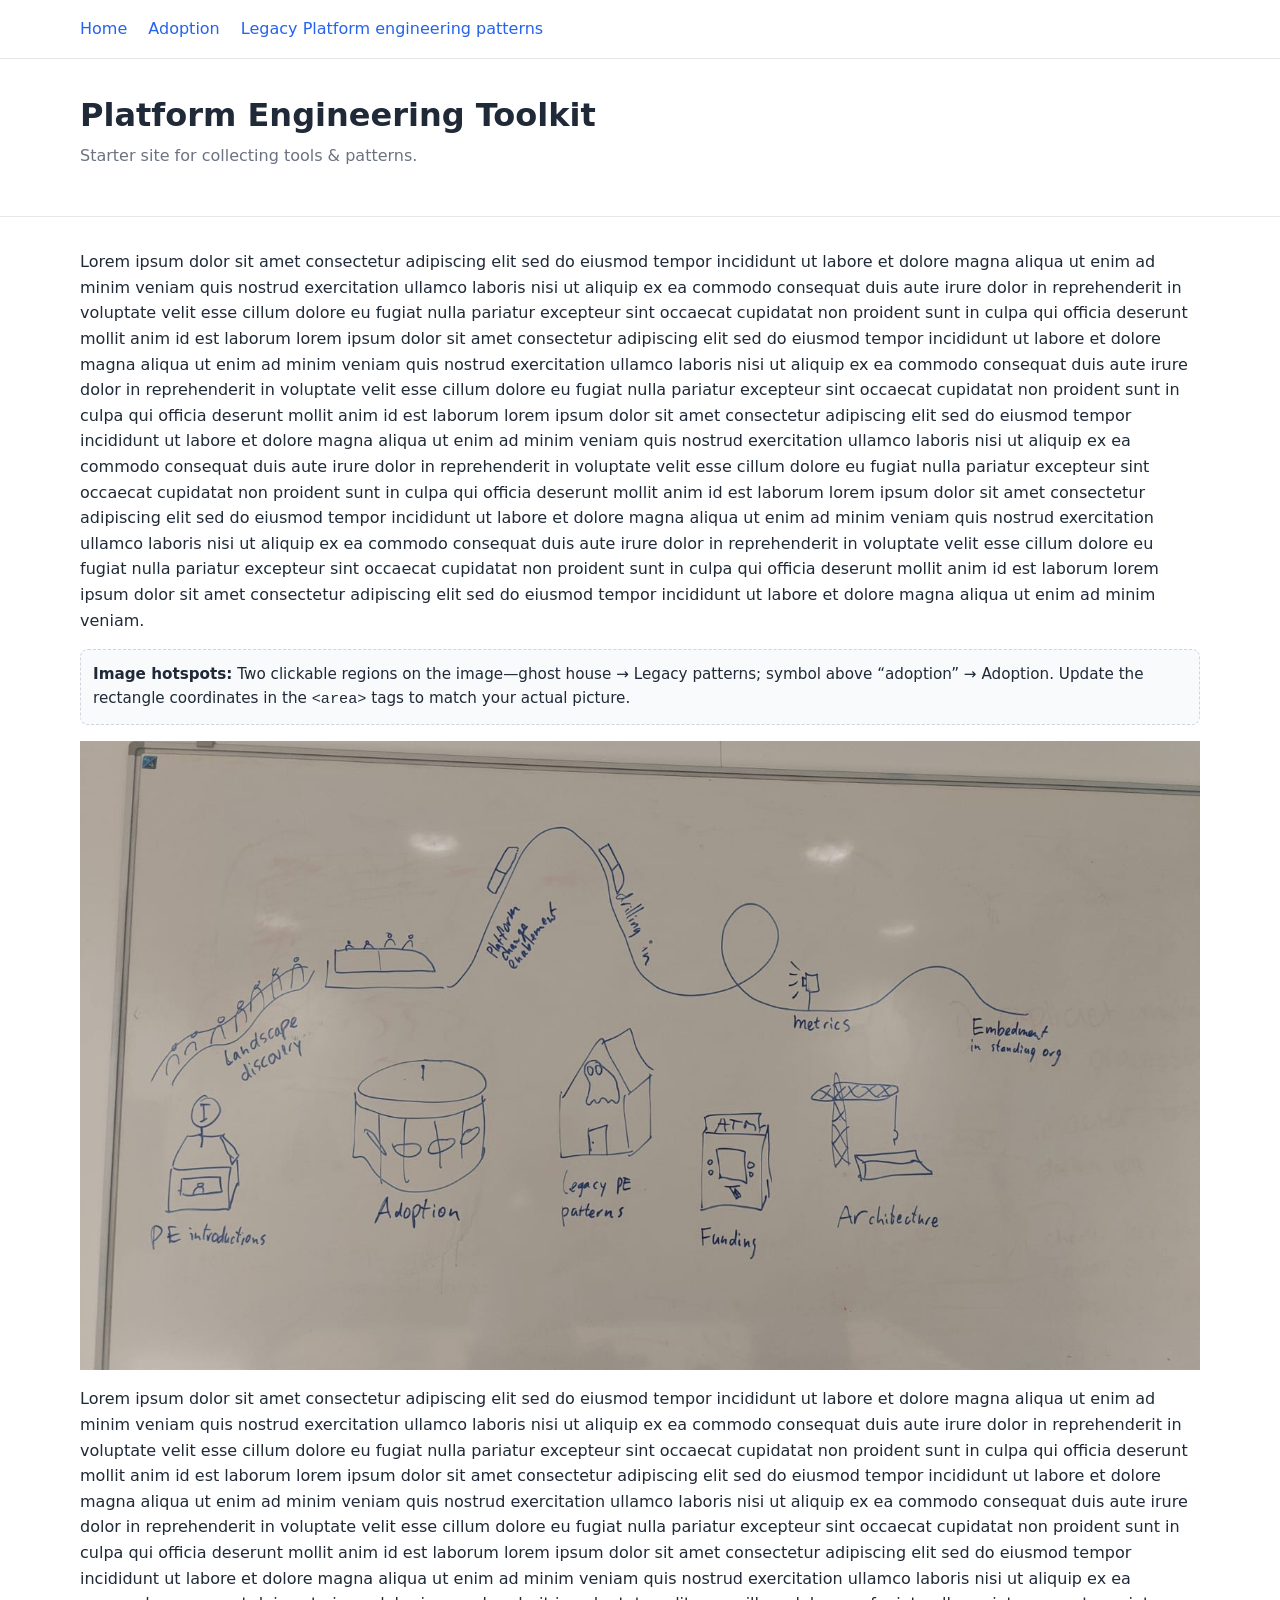
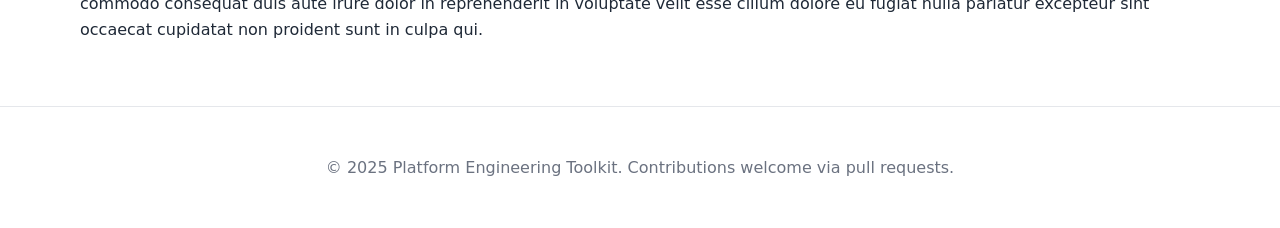
==== index.html @ 261548b3 "reorganized to be ready for github pages" ====
<!doctype html>
<html lang="en">
  <head>
    <meta charset="utf-8" />
    <meta name="viewport" content="width=device-width, initial-scale=1" />
    <title>Platform Engineering Toolkit</title>
    <meta name="description" content="Starter site for collecting platform engineering tools & patterns." />
    <link rel="stylesheet" href="styles.css" />
    <script defer src="script.js"></script>
  </head>
  <body>
    <a class="visually-hidden" href="#main">Skip to content</a>

    <nav class="primary" aria-label="Primary">
      <div class="container">
        <a href="index.html" aria-current="page">Home</a>
        <a href="adoption.html">Adoption</a>
        <a href="legacy.html">Legacy Platform engineering patterns</a>
      </div>
    </nav>

    <header class="site">
      <div class="container">
        <h1>Platform Engineering Toolkit</h1>
        <p class="small">Starter site for collecting tools & patterns.</p>
      </div>
    </header>

    <main id="main" class="container">
      <section>
        <p>Lorem ipsum dolor sit amet consectetur adipiscing elit sed do eiusmod tempor incididunt ut labore et dolore magna aliqua ut enim ad minim veniam quis nostrud exercitation ullamco laboris nisi ut aliquip ex ea commodo consequat duis aute irure dolor in reprehenderit in voluptate velit esse cillum dolore eu fugiat nulla pariatur excepteur sint occaecat cupidatat non proident sunt in culpa qui officia deserunt mollit anim id est laborum lorem ipsum dolor sit amet consectetur adipiscing elit sed do eiusmod tempor incididunt ut labore et dolore magna aliqua ut enim ad minim veniam quis nostrud exercitation ullamco laboris nisi ut aliquip ex ea commodo consequat duis aute irure dolor in reprehenderit in voluptate velit esse cillum dolore eu fugiat nulla pariatur excepteur sint occaecat cupidatat non proident sunt in culpa qui officia deserunt mollit anim id est laborum lorem ipsum dolor sit amet consectetur adipiscing elit sed do eiusmod tempor incididunt ut labore et dolore magna aliqua ut enim ad minim veniam quis nostrud exercitation ullamco laboris nisi ut aliquip ex ea commodo consequat duis aute irure dolor in reprehenderit in voluptate velit esse cillum dolore eu fugiat nulla pariatur excepteur sint occaecat cupidatat non proident sunt in culpa qui officia deserunt mollit anim id est laborum lorem ipsum dolor sit amet consectetur adipiscing elit sed do eiusmod tempor incididunt ut labore et dolore magna aliqua ut enim ad minim veniam quis nostrud exercitation ullamco laboris nisi ut aliquip ex ea commodo consequat duis aute irure dolor in reprehenderit in voluptate velit esse cillum dolore eu fugiat nulla pariatur excepteur sint occaecat cupidatat non proident sunt in culpa qui officia deserunt mollit anim id est laborum lorem ipsum dolor sit amet consectetur adipiscing elit sed do eiusmod tempor incididunt ut labore et dolore magna aliqua ut enim ad minim veniam.</p>
      </section>

      <section class="note" aria-live="polite">
        <strong>Image hotspots:</strong> Two clickable regions on the image—ghost house → Legacy patterns; symbol above “adoption” → Adoption.
        Update the rectangle coordinates in the <code>&lt;area&gt;</code> tags to match your actual picture.
      </section>

      <section>
        <img
          src="toolkit.jpg"
          alt="Toolkit diagram with ghost house and adoption symbol."
          class="responsive"
          loading="lazy"
          decoding="async"
          usemap="#hotspots"
        />
        <map name="hotspots">
          <area shape="rect"
                coords="260,300,400,500"
                href="adoption.html"
                alt="Adoption"
                aria-label="Adoption"
                title="Adoption" />
          <area shape="rect"
                coords="460,250,600,500" 
                href="legacy.html"
                alt="Legacy Platform engineering patterns"
                aria-label="Legacy Platform engineering patterns"
                title="Legacy Platform engineering patterns" />
        </map>
      </section>

      <section>
        <p>Lorem ipsum dolor sit amet consectetur adipiscing elit sed do eiusmod tempor incididunt ut labore et dolore magna aliqua ut enim ad minim veniam quis nostrud exercitation ullamco laboris nisi ut aliquip ex ea commodo consequat duis aute irure dolor in reprehenderit in voluptate velit esse cillum dolore eu fugiat nulla pariatur excepteur sint occaecat cupidatat non proident sunt in culpa qui officia deserunt mollit anim id est laborum lorem ipsum dolor sit amet consectetur adipiscing elit sed do eiusmod tempor incididunt ut labore et dolore magna aliqua ut enim ad minim veniam quis nostrud exercitation ullamco laboris nisi ut aliquip ex ea commodo consequat duis aute irure dolor in reprehenderit in voluptate velit esse cillum dolore eu fugiat nulla pariatur excepteur sint occaecat cupidatat non proident sunt in culpa qui officia deserunt mollit anim id est laborum lorem ipsum dolor sit amet consectetur adipiscing elit sed do eiusmod tempor incididunt ut labore et dolore magna aliqua ut enim ad minim veniam quis nostrud exercitation ullamco laboris nisi ut aliquip ex ea commodo consequat duis aute irure dolor in reprehenderit in voluptate velit esse cillum dolore eu fugiat nulla pariatur excepteur sint occaecat cupidatat non proident sunt in culpa qui.</p>
      </section>
    </main>

    <footer class="site">
      <p>&copy; 2025 Platform Engineering Toolkit. Contributions welcome via pull requests.</p>
    </footer>
  </body>
</html>
---- styles.css ----
:root {
  --text: #1f2937;
  --muted: #6b7280;
  --border: #e5e7eb;
  --brand: #2563eb;
  --bg: #ffffff;
  --maxw: 72rem;
}
* { box-sizing: border-box; }
html:focus-within { scroll-behavior: smooth; }
body {
  margin: 0;
  font-family: system-ui, -apple-system, Segoe UI, Roboto, Inter, Arial, sans-serif;
  line-height: 1.6;
  color: var(--text);
  background: var(--bg);
}
a { color: var(--brand); text-decoration: none; }
a:focus, a:hover { text-decoration: underline; }
.container { max-width: var(--maxw); margin: 0 auto; padding: 1rem; }
.visually-hidden {
  position: absolute; width: 1px; height: 1px; padding: 0; margin: -1px;
  overflow: hidden; clip: rect(0, 0, 1px, 1px); white-space: nowrap; border: 0;
}
header.site {
  border-bottom: 1px solid var(--border);
  padding: 1rem;
}
nav.primary { border-bottom: 1px solid var(--border); }
nav.primary a { margin-right: 1rem; }
h1 { line-height: 1.25; margin: 0.25rem 0 0.5rem; }
p.small { color: var(--muted); margin-top: 0.25rem; }
img.responsive { max-width: 100%; height: auto; display: block; margin: 1rem 0; }
.note {
  background: #f9fafb;
  border: 1px dashed #d1d5db;
  padding: 0.75rem;
  border-radius: 0.5rem;
  font-size: 0.95rem;
}
footer.site {
  border-top: 1px solid var(--border);
  color: var(--muted);
  padding: 2rem 1rem;
  text-align: center;
  margin-top: 2rem;
}
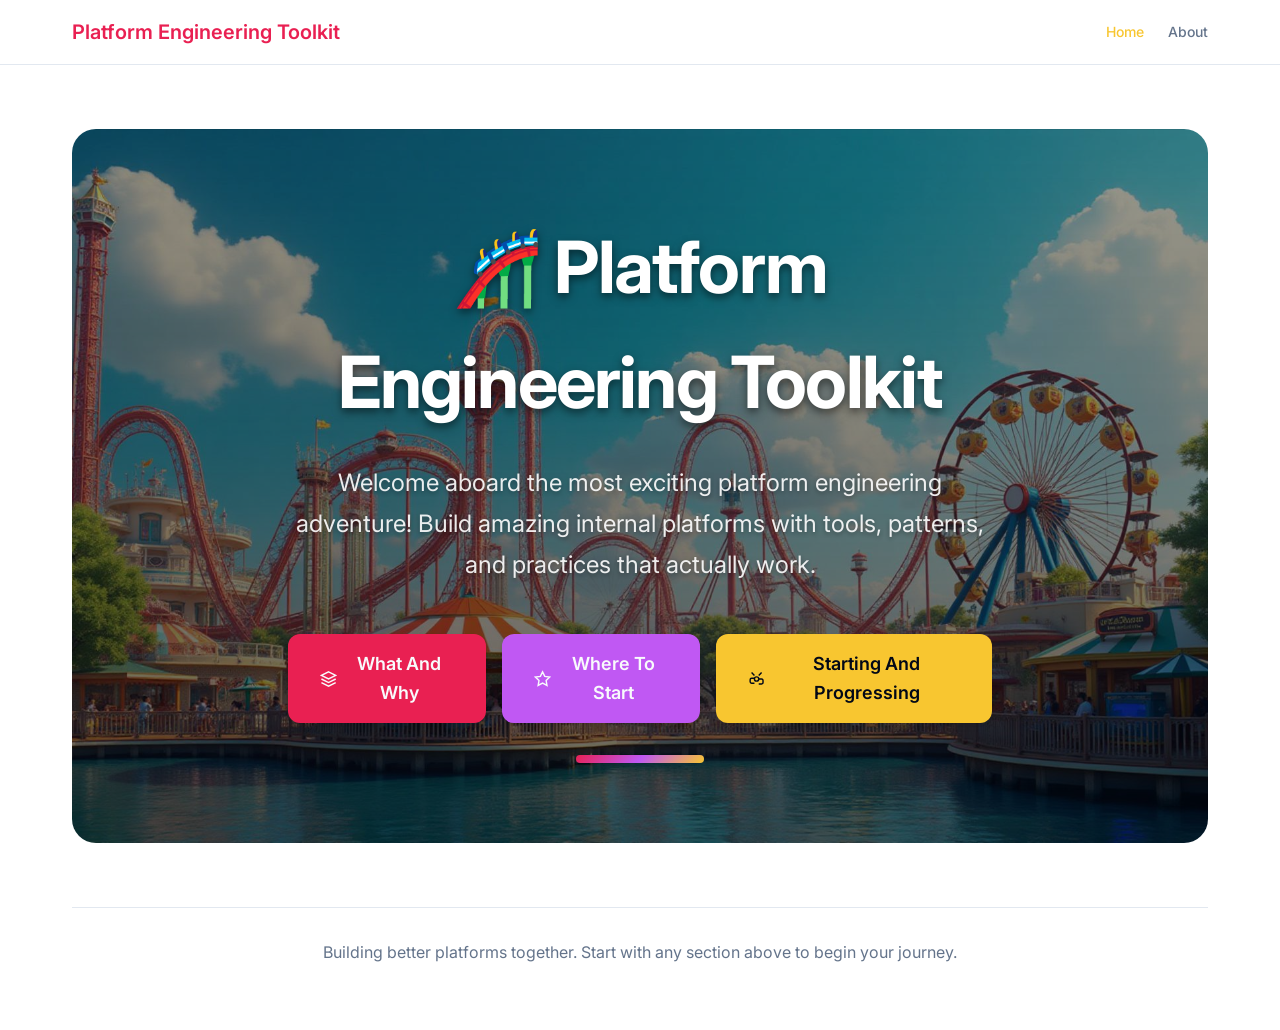
==== commit 13b31b06: "deploy new website layout" ====
--- a/index.html
+++ b/index.html
@@ -1,73 +1,93 @@
-<!doctype html>
+<!DOCTYPE html>
 <html lang="en">
-  <head>
-    <meta charset="utf-8" />
-    <meta name="viewport" content="width=device-width, initial-scale=1" />
-    <title>Platform Engineering Toolkit</title>
-    <meta name="description" content="Starter site for collecting platform engineering tools & patterns." />
-    <link rel="stylesheet" href="styles.css" />
-    <script defer src="script.js"></script>
-  </head>
-  <body>
-    <a class="visually-hidden" href="#main">Skip to content</a>
-
-    <nav class="primary" aria-label="Primary">
-      <div class="container">
-        <a href="index.html" aria-current="page">Home</a>
-        <a href="adoption.html">Adoption</a>
-        <a href="legacy.html">Legacy Platform engineering patterns</a>
-      </div>
-    </nav>
-
-    <header class="site">
-      <div class="container">
-        <h1>Platform Engineering Toolkit</h1>
-        <p class="small">Starter site for collecting tools & patterns.</p>
-      </div>
+<head>
+    <meta charset="UTF-8">
+    <meta name="viewport" content="width=device-width, initial-scale=1.0">
+    <title>🎢 Platform Engineering Toolkit - Tools & Best Practices</title>
+    <meta name="description" content="A comprehensive collection of platform engineering tools, patterns, and best practices for building internal developer platforms.">
+    <meta name="author" content="Platform Engineering Toolkit">
+    <meta name="keywords" content="platform engineering, devops, developer experience, internal platforms, cloud native">
+    
+    <meta property="og:title" content="Platform Engineering Toolkit - Tools & Best Practices">
+    <meta property="og:description" content="A comprehensive collection of platform engineering tools, patterns, and best practices for building internal developer platforms.">
+    <meta property="og:type" content="website">
+    
+    <meta name="twitter:card" content="summary_large_image">
+    
+    <link rel="stylesheet" href="styles.css">
+    <link rel="preconnect" href="https://fonts.googleapis.com">
+    <link rel="preconnect" href="https://fonts.gstatic.com" crossorigin>
+    <link href="https://fonts.googleapis.com/css2?family=Inter:wght@400;500;600;700&display=swap" rel="stylesheet">
+</head>
+<body>
+    <!-- Header -->
+    <header class="header">
+        <div class="container">
+            <nav class="nav">
+                <a href="index.html" class="nav-brand">Platform Engineering Toolkit</a>
+                <div class="nav-links">
+                    <a href="index.html" class="nav-link active">Home</a>
+                    <a href="about.html" class="nav-link">About</a>
+                </div>
+            </nav>
+        </div>
     </header>
 
-    <main id="main" class="container">
-      <section>
-        <p>Lorem ipsum dolor sit amet consectetur adipiscing elit sed do eiusmod tempor incididunt ut labore et dolore magna aliqua ut enim ad minim veniam quis nostrud exercitation ullamco laboris nisi ut aliquip ex ea commodo consequat duis aute irure dolor in reprehenderit in voluptate velit esse cillum dolore eu fugiat nulla pariatur excepteur sint occaecat cupidatat non proident sunt in culpa qui officia deserunt mollit anim id est laborum lorem ipsum dolor sit amet consectetur adipiscing elit sed do eiusmod tempor incididunt ut labore et dolore magna aliqua ut enim ad minim veniam quis nostrud exercitation ullamco laboris nisi ut aliquip ex ea commodo consequat duis aute irure dolor in reprehenderit in voluptate velit esse cillum dolore eu fugiat nulla pariatur excepteur sint occaecat cupidatat non proident sunt in culpa qui officia deserunt mollit anim id est laborum lorem ipsum dolor sit amet consectetur adipiscing elit sed do eiusmod tempor incididunt ut labore et dolore magna aliqua ut enim ad minim veniam quis nostrud exercitation ullamco laboris nisi ut aliquip ex ea commodo consequat duis aute irure dolor in reprehenderit in voluptate velit esse cillum dolore eu fugiat nulla pariatur excepteur sint occaecat cupidatat non proident sunt in culpa qui officia deserunt mollit anim id est laborum lorem ipsum dolor sit amet consectetur adipiscing elit sed do eiusmod tempor incididunt ut labore et dolore magna aliqua ut enim ad minim veniam quis nostrud exercitation ullamco laboris nisi ut aliquip ex ea commodo consequat duis aute irure dolor in reprehenderit in voluptate velit esse cillum dolore eu fugiat nulla pariatur excepteur sint occaecat cupidatat non proident sunt in culpa qui officia deserunt mollit anim id est laborum lorem ipsum dolor sit amet consectetur adipiscing elit sed do eiusmod tempor incididunt ut labore et dolore magna aliqua ut enim ad minim veniam.</p>
-      </section>
+    <!-- Main Content -->
+    <main>
+        <div class="container">
+            <!-- Hero Section -->
+            <div class="hero">
+                <div class="hero-content">
+                    <h1 class="hero-title">
+                        🎢 Platform Engineering Toolkit
+                    </h1>
+                    <p class="hero-description">
+                        Welcome aboard the most exciting platform engineering adventure! 
+                        Build amazing internal platforms with tools, patterns, and practices that actually work.
+                    </p>
+                    
+                    <!-- Three Action Buttons -->
+                    <div class="hero-buttons">
+                        <a href="what-and-why.html" class="btn btn-primary">
+                            <svg class="btn-icon" width="20" height="20" viewBox="0 0 24 24" fill="none" stroke="currentColor" stroke-width="2">
+                                <path d="M12 2L22 7L12 12L2 7L12 2Z"/>
+                                <path d="M2 17L12 22L22 17"/>
+                                <path d="M2 12L12 17L22 12"/>
+                            </svg>
+                            What And Why
+                        </a>
+                        <a href="where-to-start.html" class="btn btn-secondary">
+                            <svg class="btn-icon" width="20" height="20" viewBox="0 0 24 24" fill="none" stroke="currentColor" stroke-width="2">
+                                <polygon points="12,2 15.09,8.26 22,9.27 17,14.14 18.18,21.02 12,17.77 5.82,21.02 7,14.14 2,9.27 8.91,8.26"/>
+                            </svg>
+                            Where To Start
+                        </a>
+                        <a href="starting-and-progressing.html" class="btn btn-accent">
+                            <svg class="btn-icon" width="20" height="20" viewBox="0 0 24 24" fill="none" stroke="currentColor" stroke-width="2">
+                                <path d="M9 11H5a2 2 0 0 0-2 2v3c0 1.1.9 2 2 2h4m6-6h4a2 2 0 0 1 2 2v3a2 2 0 0 1-2 2h-4"/>
+                                <path d="M9 7L5 3L9 7z"/>
+                                <path d="M15 7L19 3L15 7z"/>
+                                <circle cx="12" cy="12" r="3"/>
+                            </svg>
+                            Starting And Progressing
+                        </a>
+                    </div>
+                    
+                    <div class="hero-divider"></div>
+                </div>
+            </div>
 
-      <section class="note" aria-live="polite">
-        <strong>Image hotspots:</strong> Two clickable regions on the image—ghost house → Legacy patterns; symbol above “adoption” → Adoption.
-        Update the rectangle coordinates in the <code>&lt;area&gt;</code> tags to match your actual picture.
-      </section>
 
-      <section>
-        <img
-          src="toolkit.jpg"
-          alt="Toolkit diagram with ghost house and adoption symbol."
-          class="responsive"
-          loading="lazy"
-          decoding="async"
-          usemap="#hotspots"
-        />
-        <map name="hotspots">
-          <area shape="rect"
-                coords="260,300,400,500"
-                href="adoption.html"
-                alt="Adoption"
-                aria-label="Adoption"
-                title="Adoption" />
-          <area shape="rect"
-                coords="460,250,600,500" 
-                href="legacy.html"
-                alt="Legacy Platform engineering patterns"
-                aria-label="Legacy Platform engineering patterns"
-                title="Legacy Platform engineering patterns" />
-        </map>
-      </section>
-
-      <section>
-        <p>Lorem ipsum dolor sit amet consectetur adipiscing elit sed do eiusmod tempor incididunt ut labore et dolore magna aliqua ut enim ad minim veniam quis nostrud exercitation ullamco laboris nisi ut aliquip ex ea commodo consequat duis aute irure dolor in reprehenderit in voluptate velit esse cillum dolore eu fugiat nulla pariatur excepteur sint occaecat cupidatat non proident sunt in culpa qui officia deserunt mollit anim id est laborum lorem ipsum dolor sit amet consectetur adipiscing elit sed do eiusmod tempor incididunt ut labore et dolore magna aliqua ut enim ad minim veniam quis nostrud exercitation ullamco laboris nisi ut aliquip ex ea commodo consequat duis aute irure dolor in reprehenderit in voluptate velit esse cillum dolore eu fugiat nulla pariatur excepteur sint occaecat cupidatat non proident sunt in culpa qui officia deserunt mollit anim id est laborum lorem ipsum dolor sit amet consectetur adipiscing elit sed do eiusmod tempor incididunt ut labore et dolore magna aliqua ut enim ad minim veniam quis nostrud exercitation ullamco laboris nisi ut aliquip ex ea commodo consequat duis aute irure dolor in reprehenderit in voluptate velit esse cillum dolore eu fugiat nulla pariatur excepteur sint occaecat cupidatat non proident sunt in culpa qui.</p>
-      </section>
+            <!-- Footer -->
+            <div class="footer">
+                <p class="footer-text">
+                    Building better platforms together. Start with any section above to begin your journey.
+                </p>
+            </div>
+        </div>
     </main>
 
-    <footer class="site">
-      <p>&copy; 2025 Platform Engineering Toolkit. Contributions welcome via pull requests.</p>
-    </footer>
-  </body>
-</html>+    <script src="script.js"></script>
+</body>
+</html>
--- a/styles.css
+++ b/styles.css
@@ -1,47 +1,717 @@
+/* Reset and base styles */
+* {
+    margin: 0;
+    padding: 0;
+    box-sizing: border-box;
+}
+
+/* CSS Variables - Design System */
 :root {
-  --text: #1f2937;
-  --muted: #6b7280;
-  --border: #e5e7eb;
-  --brand: #2563eb;
-  --bg: #ffffff;
-  --maxw: 72rem;
-}
-* { box-sizing: border-box; }
-html:focus-within { scroll-behavior: smooth; }
+    --background: hsl(0 0% 100%);
+    --foreground: hsl(222.2 84% 4.9%);
+    --card: hsl(0 0% 100%);
+    --card-foreground: hsl(222.2 84% 4.9%);
+    --card-hover: hsl(345 82% 97%);
+    --primary: hsl(345 82% 52%);
+    --primary-foreground: hsl(210 40% 98%);
+    --secondary: hsl(280 87% 65%);
+    --secondary-foreground: hsl(210 40% 98%);
+    --accent: hsl(45 93% 58%);
+    --accent-foreground: hsl(222.2 84% 4.9%);
+    --muted: hsl(210 40% 96%);
+    --muted-foreground: hsl(215.4 16.3% 46.9%);
+    --border: hsl(214.3 31.8% 91.4%);
+    --hero-bg: linear-gradient(135deg, hsl(345 82% 52%) 0%, hsl(280 87% 65%) 50%, hsl(45 93% 58%) 100%);
+    --card-shadow: 0 4px 6px -1px rgb(0 0 0 / 0.1), 0 2px 4px -2px rgb(0 0 0 / 0.1);
+    --card-shadow-hover: 0 20px 40px -12px hsl(345 82% 52% / 0.25), 0 8px 16px -8px hsl(280 87% 65% / 0.3);
+    --radius: 12px;
+    --container-max-width: 1200px;
+}
+
 body {
-  margin: 0;
-  font-family: system-ui, -apple-system, Segoe UI, Roboto, Inter, Arial, sans-serif;
-  line-height: 1.6;
-  color: var(--text);
-  background: var(--bg);
-}
-a { color: var(--brand); text-decoration: none; }
-a:focus, a:hover { text-decoration: underline; }
-.container { max-width: var(--maxw); margin: 0 auto; padding: 1rem; }
-.visually-hidden {
-  position: absolute; width: 1px; height: 1px; padding: 0; margin: -1px;
-  overflow: hidden; clip: rect(0, 0, 1px, 1px); white-space: nowrap; border: 0;
-}
-header.site {
-  border-bottom: 1px solid var(--border);
-  padding: 1rem;
-}
-nav.primary { border-bottom: 1px solid var(--border); }
-nav.primary a { margin-right: 1rem; }
-h1 { line-height: 1.25; margin: 0.25rem 0 0.5rem; }
-p.small { color: var(--muted); margin-top: 0.25rem; }
-img.responsive { max-width: 100%; height: auto; display: block; margin: 1rem 0; }
-.note {
-  background: #f9fafb;
-  border: 1px dashed #d1d5db;
-  padding: 0.75rem;
-  border-radius: 0.5rem;
-  font-size: 0.95rem;
-}
-footer.site {
-  border-top: 1px solid var(--border);
-  color: var(--muted);
-  padding: 2rem 1rem;
-  text-align: center;
-  margin-top: 2rem;
+    font-family: 'Inter', -apple-system, BlinkMacSystemFont, 'Segoe UI', Roboto, Oxygen, Ubuntu, Cantarell, sans-serif;
+    background-color: var(--background);
+    color: var(--foreground);
+    line-height: 1.6;
+    min-height: 100vh;
+}
+
+/* Container */
+.container {
+    max-width: var(--container-max-width);
+    margin: 0 auto;
+    padding: 0 1rem;
+}
+
+@media (min-width: 768px) {
+    .container {
+        padding: 0 2rem;
+    }
+}
+
+/* Header */
+.header {
+    border-bottom: 1px solid var(--border);
+    background: rgba(255, 255, 255, 0.95);
+    backdrop-filter: blur(10px);
+    position: sticky;
+    top: 0;
+    z-index: 100;
+}
+
+.nav {
+    display: flex;
+    align-items: center;
+    justify-content: space-between;
+    padding: 1rem 0;
+}
+
+.nav-brand {
+    font-size: 1.25rem;
+    font-weight: 600;
+    color: var(--primary);
+    text-decoration: none;
+    transition: color 0.2s ease;
+}
+
+.nav-brand:hover {
+    color: var(--accent);
+}
+
+.nav-links {
+    display: flex;
+    gap: 1.5rem;
+}
+
+.nav-link {
+    font-size: 0.875rem;
+    font-weight: 500;
+    color: var(--muted-foreground);
+    text-decoration: none;
+    transition: color 0.2s ease;
+}
+
+.nav-link:hover,
+.nav-link.active {
+    color: var(--accent);
+}
+
+/* Hero Section */
+.hero {
+    background: linear-gradient(rgba(0,0,0,0.4), rgba(0,0,0,0.6)), url('src/assets/theme-park-hero.jpg');
+    background-size: cover;
+    background-position: center;
+    border-radius: 1.5rem;
+    margin: 4rem 0;
+    min-height: 600px;
+    display: flex;
+    align-items: center;
+    justify-content: center;
+    overflow: hidden;
+    position: relative;
+}
+
+.hero-content {
+    text-align: center;
+    padding: 5rem 2rem;
+    position: relative;
+    z-index: 10;
+    max-width: 48rem;
+}
+
+.hero-title {
+    font-size: 3rem;
+    font-weight: 700;
+    color: white;
+    margin-bottom: 1.5rem;
+    text-shadow: 0 4px 8px rgba(0,0,0,0.5);
+    letter-spacing: -0.025em;
+}
+
+@media (min-width: 768px) {
+    .hero-title {
+        font-size: 4.5rem;
+    }
+}
+
+.hero-description {
+    font-size: 1.25rem;
+    color: rgba(255, 255, 255, 0.9);
+    margin-bottom: 3rem;
+    line-height: 1.7;
+    text-shadow: 0 2px 4px rgba(0,0,0,0.3);
+}
+
+@media (min-width: 768px) {
+    .hero-description {
+        font-size: 1.5rem;
+    }
+}
+
+/* Hero Buttons */
+.hero-buttons {
+    display: flex;
+    flex-direction: column;
+    gap: 1rem;
+    margin-bottom: 2rem;
+}
+
+@media (min-width: 640px) {
+    .hero-buttons {
+        flex-direction: row;
+        justify-content: center;
+    }
+}
+
+.btn {
+    display: inline-flex;
+    align-items: center;
+    justify-content: center;
+    gap: 0.5rem;
+    padding: 1rem 2rem;
+    font-size: 1.125rem;
+    font-weight: 600;
+    border-radius: var(--radius);
+    text-decoration: none;
+    transition: all 0.3s cubic-bezier(0.4, 0, 0.2, 1);
+    box-shadow: var(--card-shadow);
+    border: none;
+    cursor: pointer;
+    position: relative;
+    overflow: hidden;
+}
+
+.btn:hover {
+    transform: scale(1.05);
+    box-shadow: var(--card-shadow-hover);
+}
+
+.btn-primary {
+    background-color: var(--primary);
+    color: var(--primary-foreground);
+}
+
+.btn-primary:hover {
+    background-color: hsl(345 82% 47%);
+}
+
+.btn-secondary {
+    background-color: var(--secondary);
+    color: var(--secondary-foreground);
+}
+
+.btn-secondary:hover {
+    background-color: hsl(280 87% 60%);
+}
+
+.btn-accent {
+    background-color: var(--accent);
+    color: var(--accent-foreground);
+}
+
+.btn-accent:hover {
+    background-color: hsl(45 93% 53%);
+}
+
+.btn-icon {
+    width: 20px;
+    height: 20px;
+}
+
+/* Hero Divider */
+.hero-divider {
+    width: 8rem;
+    height: 0.5rem;
+    background: var(--hero-bg);
+    margin: 0 auto;
+    border-radius: 9999px;
+    animation: pulse 2s infinite;
+}
+
+@keyframes pulse {
+    0%, 100% {
+        opacity: 1;
+    }
+    50% {
+        opacity: 0.7;
+    }
+}
+
+/* Cards Grid */
+.cards-grid {
+    display: grid;
+    grid-template-columns: 1fr;
+    gap: 1.5rem;
+    margin: 4rem 0;
+}
+
+@media (min-width: 768px) {
+    .cards-grid {
+        grid-template-columns: repeat(2, 1fr);
+    }
+}
+
+@media (min-width: 1024px) {
+    .cards-grid {
+        grid-template-columns: repeat(3, 1fr);
+    }
+}
+
+/* Card Styles */
+.card {
+    background-color: var(--card);
+    border: 1px solid var(--border);
+    border-radius: var(--radius);
+    padding: 1.5rem;
+    text-decoration: none;
+    color: inherit;
+    transition: all 0.2s ease;
+    box-shadow: var(--card-shadow);
+    height: 100%;
+    display: block;
+}
+
+.card:hover {
+    background-color: var(--card-hover);
+    box-shadow: var(--card-shadow-hover);
+    transform: scale(1.02);
+}
+
+.card-content {
+    display: flex;
+    flex-direction: column;
+    align-items: center;
+    text-align: center;
+    gap: 1rem;
+    height: 100%;
+}
+
+.card-icon {
+    width: 3rem;
+    height: 3rem;
+    display: flex;
+    align-items: center;
+    justify-content: center;
+    color: var(--accent);
+    transition: transform 0.2s ease;
+}
+
+.card:hover .card-icon {
+    transform: scale(1.1);
+}
+
+.card-text {
+    display: flex;
+    flex-direction: column;
+    gap: 0.5rem;
+}
+
+.card-title {
+    font-size: 1.125rem;
+    font-weight: 600;
+    color: var(--card-foreground);
+    transition: color 0.2s ease;
+}
+
+.card:hover .card-title {
+    color: var(--accent);
+}
+
+.card-description {
+    font-size: 0.875rem;
+    color: var(--muted-foreground);
+    line-height: 1.6;
+}
+
+/* Footer */
+.footer {
+    text-align: center;
+    margin: 4rem 0 2rem;
+    padding: 2rem 0;
+    border-top: 1px solid var(--border);
+}
+
+.footer-text {
+    color: var(--muted-foreground);
+}
+
+/* Article Styles */
+.article-header {
+    margin-bottom: 2rem;
+}
+
+.back-btn {
+    display: inline-flex;
+    align-items: center;
+    gap: 0.5rem;
+    color: var(--muted-foreground);
+    text-decoration: none;
+    margin-bottom: 1.5rem;
+    padding: 0.5rem 1rem;
+    border-radius: 0.5rem;
+    transition: all 0.2s ease;
+}
+
+.back-btn:hover {
+    background-color: var(--muted);
+    color: var(--foreground);
+}
+
+.article-meta {
+    display: flex;
+    align-items: center;
+    gap: 1rem;
+    margin-bottom: 1rem;
+    flex-wrap: wrap;
+}
+
+.badge {
+    display: inline-flex;
+    align-items: center;
+    padding: 0.25rem 0.75rem;
+    font-size: 0.75rem;
+    font-weight: 500;
+    border-radius: 9999px;
+    background-color: var(--secondary);
+    color: var(--secondary-foreground);
+}
+
+.meta-item {
+    display: flex;
+    align-items: center;
+    gap: 0.25rem;
+    font-size: 0.875rem;
+    color: var(--muted-foreground);
+}
+
+.article-title {
+    font-size: 2.5rem;
+    font-weight: 700;
+    margin-bottom: 1rem;
+    line-height: 1.1;
+}
+
+@media (min-width: 768px) {
+    .article-title {
+        font-size: 3rem;
+    }
+}
+
+.article-audience {
+    display: flex;
+    align-items: center;
+    gap: 0.5rem;
+    color: var(--muted-foreground);
+}
+
+/* Article Content */
+.article-content {
+    background-color: var(--card);
+    border: 1px solid var(--border);
+    border-radius: var(--radius);
+    padding: 2rem;
+    box-shadow: var(--card-shadow);
+}
+
+.prose {
+    max-width: none;
+    line-height: 1.7;
+}
+
+.prose h2 {
+    font-size: 1.5rem;
+    font-weight: 600;
+    color: var(--foreground);
+    margin: 2rem 0 1rem 0;
+}
+
+.prose h2:first-child {
+    margin-top: 0;
+}
+
+.prose p {
+    color: var(--muted-foreground);
+    margin-bottom: 1rem;
+}
+
+.prose ul {
+    margin: 1rem 0;
+    padding-left: 1.5rem;
+}
+
+.prose li {
+    color: var(--muted-foreground);
+    margin-bottom: 0.5rem;
+}
+
+.prose strong {
+    color: var(--foreground);
+    font-weight: 600;
+}
+
+/* Article Navigation */
+.article-nav {
+    margin-top: 3rem;
+    padding-top: 2rem;
+    border-top: 1px solid var(--border);
+    text-align: center;
+}
+
+.article-nav-text {
+    color: var(--muted-foreground);
+    margin-bottom: 1rem;
+}
+
+.article-nav-buttons {
+    display: flex;
+    flex-direction: column;
+    gap: 1rem;
+    justify-content: center;
+}
+
+@media (min-width: 640px) {
+    .article-nav-buttons {
+        flex-direction: row;
+    }
+}
+
+.btn-outline {
+    background-color: transparent;
+    border: 1px solid var(--border);
+    color: var(--foreground);
+    padding: 0.75rem 1.5rem;
+    border-radius: var(--radius);
+    text-decoration: none;
+    font-weight: 500;
+    transition: all 0.2s ease;
+    display: inline-flex;
+    align-items: center;
+    justify-content: center;
+}
+
+.btn-outline:hover {
+    background-color: var(--muted);
+    border-color: var(--accent);
+}
+
+/* Page Styles */
+.page-header {
+    text-align: center;
+    margin: 2rem 0 3rem;
+}
+
+.page-title {
+    font-size: 2.5rem;
+    font-weight: 700;
+    margin-bottom: 1rem;
+    color: var(--foreground);
+}
+
+@media (min-width: 768px) {
+    .page-title {
+        font-size: 3rem;
+    }
+}
+
+.page-description {
+    font-size: 1.125rem;
+    color: var(--muted-foreground);
+    max-width: 42rem;
+    margin: 0 auto;
+    line-height: 1.6;
+}
+
+/* Articles List */
+.articles-list {
+    display: grid;
+    gap: 1.5rem;
+    margin: 2rem 0;
+}
+
+.article-card {
+    background-color: var(--card);
+    border: 1px solid var(--border);
+    border-radius: var(--radius);
+    padding: 2rem;
+    text-decoration: none;
+    color: inherit;
+    transition: all 0.2s ease;
+    box-shadow: var(--card-shadow);
+}
+
+.article-card:hover {
+    background-color: var(--card-hover);
+    box-shadow: var(--card-shadow-hover);
+    transform: translateY(-2px);
+}
+
+.article-card-header {
+    display: flex;
+    align-items: center;
+    gap: 1rem;
+    margin-bottom: 1rem;
+    flex-wrap: wrap;
+}
+
+.article-card-title {
+    font-size: 1.5rem;
+    font-weight: 600;
+    color: var(--card-foreground);
+    margin-bottom: 0.5rem;
+}
+
+.article-card:hover .article-card-title {
+    color: var(--accent);
+}
+
+.article-card-audience {
+    font-size: 0.875rem;
+    color: var(--muted-foreground);
+}
+
+/* Responsive adjustments */
+@media (max-width: 640px) {
+    .hero {
+        margin: 2rem 0;
+        min-height: 500px;
+    }
+    
+    .hero-content {
+        padding: 3rem 1rem;
+    }
+    
+    .hero-title {
+        font-size: 2.5rem;
+    }
+    
+    .hero-description {
+        font-size: 1.125rem;
+    }
+    
+    .btn {
+        padding: 0.875rem 1.5rem;
+        font-size: 1rem;
+    }
+}
+
+/* About Section Styles */
+.about-section {
+    margin-bottom: 3rem;
+}
+
+.about-section h2 {
+    color: var(--primary);
+    margin-bottom: 1.5rem;
+    font-size: 1.875rem;
+    font-weight: 600;
+}
+
+.author-grid {
+    display: grid;
+    gap: 2rem;
+    margin-top: 2rem;
+}
+
+@media (min-width: 768px) {
+    .author-grid {
+        gap: 3rem;
+    }
+}
+
+.author-card {
+    display: flex;
+    flex-direction: column;
+    gap: 1.5rem;
+    padding: 1.5rem;
+    background: var(--card);
+    border: 1px solid var(--border);
+    border-radius: var(--radius);
+    box-shadow: var(--card-shadow);
+    transition: all 0.3s ease;
+}
+
+@media (min-width: 768px) {
+    .author-card {
+        flex-direction: row;
+        align-items: flex-start;
+        gap: 2rem;
+    }
+}
+
+.author-card:hover {
+    transform: translateY(-2px);
+    box-shadow: var(--card-shadow-hover);
+}
+
+.author-avatar {
+    flex-shrink: 0;
+}
+
+.author-avatar img {
+    width: 96px;
+    height: 96px;
+    border-radius: 50%;
+    object-fit: cover;
+    border: 2px solid var(--border);
+}
+
+.author-content {
+    flex: 1;
+}
+
+.author-header {
+    display: flex;
+    flex-direction: column;
+    gap: 0.5rem;
+    margin-bottom: 1rem;
+}
+
+@media (min-width: 640px) {
+    .author-header {
+        flex-direction: row;
+        align-items: center;
+        justify-content: space-between;
+        gap: 1rem;
+    }
+}
+
+.author-name {
+    font-size: 1.25rem;
+    font-weight: 600;
+    color: var(--primary);
+    margin: 0;
+}
+
+.author-role {
+    font-size: 0.875rem;
+    font-weight: 500;
+    color: var(--muted-foreground);
+    margin: 0;
+}
+
+.author-linkedin {
+    display: inline-flex;
+    align-items: center;
+    gap: 0.5rem;
+    padding: 0.5rem 1rem;
+    font-size: 0.875rem;
+    font-weight: 500;
+    color: var(--foreground);
+    text-decoration: none;
+    border: 1px solid var(--border);
+    border-radius: 6px;
+    transition: all 0.2s ease;
+    background: var(--background);
+}
+
+.author-linkedin:hover {
+    background: var(--muted);
+    border-color: var(--primary);
+    color: var(--primary);
+}
+
+.author-bio {
+    color: var(--card-foreground);
+    line-height: 1.6;
+    margin: 0;
 }
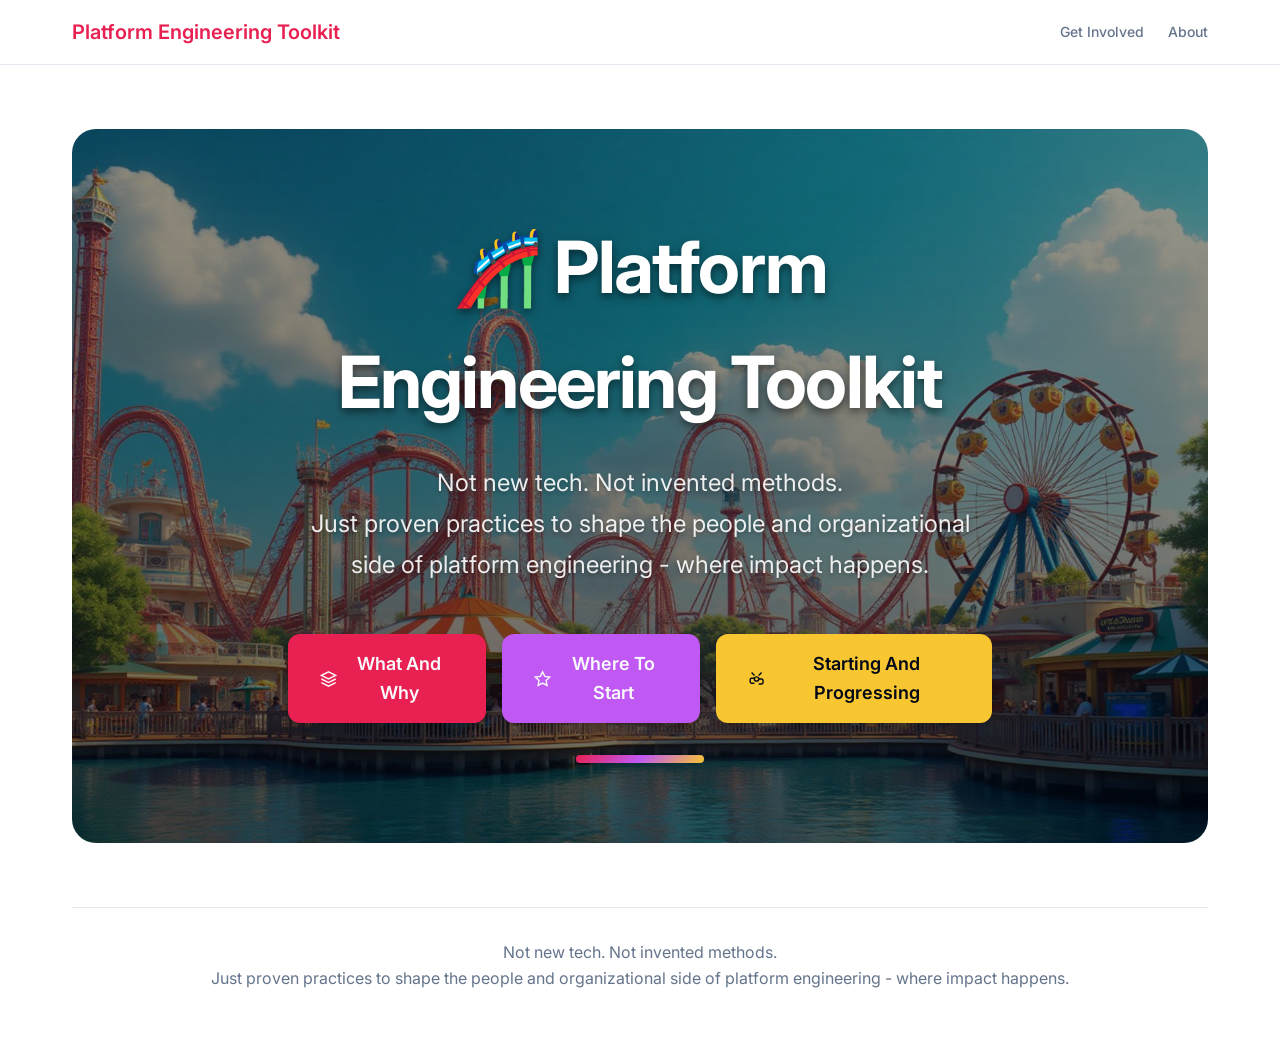
==== commit f8c074d4: "added ACC to PRD" ====
--- a/index.html
+++ b/index.html
@@ -26,7 +26,7 @@
             <nav class="nav">
                 <a href="index.html" class="nav-brand">Platform Engineering Toolkit</a>
                 <div class="nav-links">
-                    <a href="index.html" class="nav-link active">Home</a>
+                    <a href="get-involved.html" class="nav-link">Get Involved</a>
                     <a href="about.html" class="nav-link">About</a>
                 </div>
             </nav>
@@ -43,8 +43,8 @@
                         🎢 Platform Engineering Toolkit
                     </h1>
                     <p class="hero-description">
-                        Welcome aboard the most exciting platform engineering adventure! 
-                        Build amazing internal platforms with tools, patterns, and practices that actually work.
+                        Not new tech. Not invented methods.<br>
+                    Just proven practices to shape the people and organizational side of platform engineering - where impact happens.
                     </p>
                     
                     <!-- Three Action Buttons -->
@@ -82,7 +82,8 @@
             <!-- Footer -->
             <div class="footer">
                 <p class="footer-text">
-                    Building better platforms together. Start with any section above to begin your journey.
+                    Not new tech. Not invented methods.<br>
+                    Just proven practices to shape the people and organizational side of platform engineering - where impact happens.
                 </p>
             </div>
         </div>
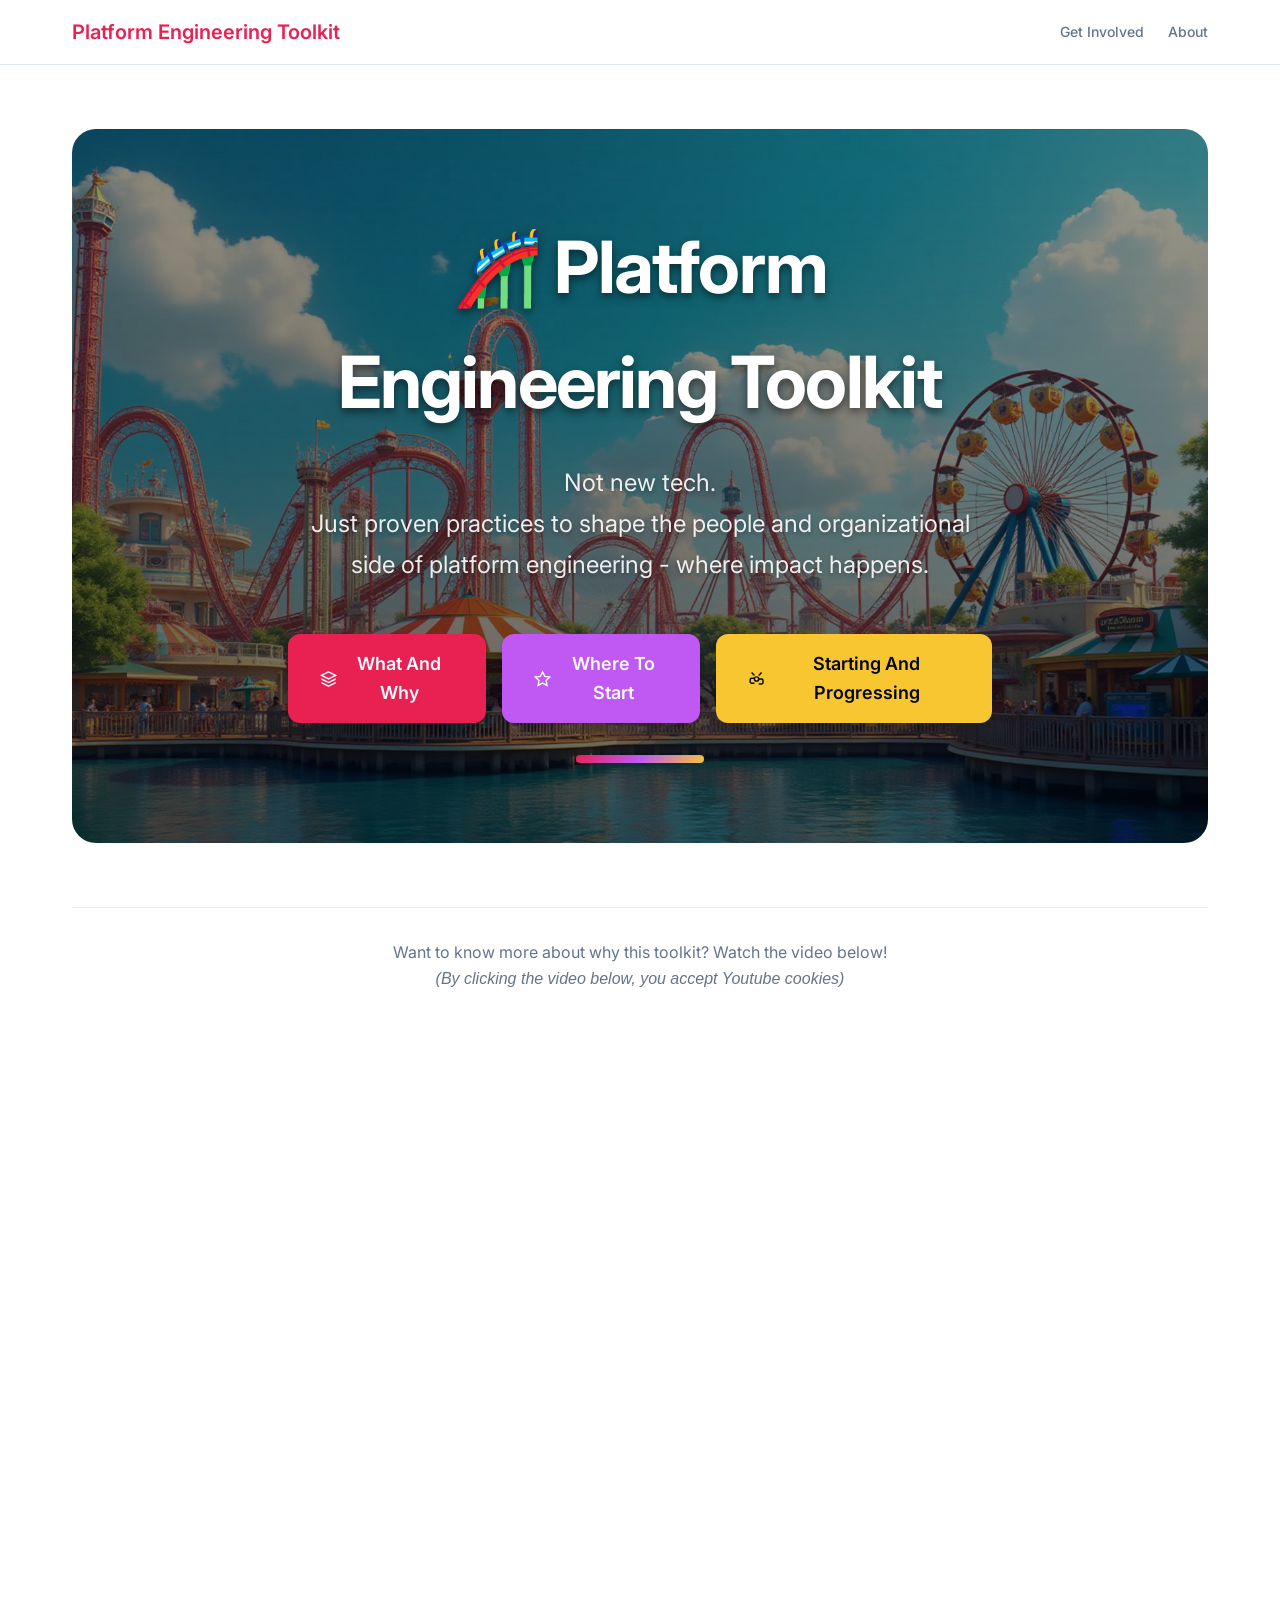
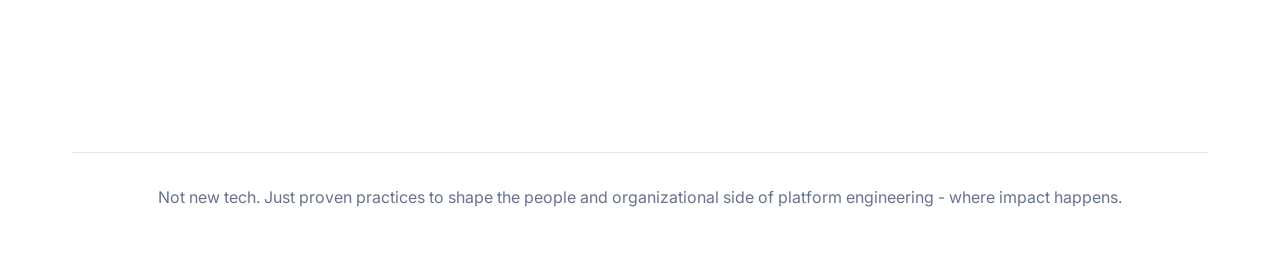
==== commit 65b55213: "new release" ====
--- a/index.html
+++ b/index.html
@@ -18,6 +18,8 @@
     <link rel="preconnect" href="https://fonts.googleapis.com">
     <link rel="preconnect" href="https://fonts.gstatic.com" crossorigin>
     <link href="https://fonts.googleapis.com/css2?family=Inter:wght@400;500;600;700&display=swap" rel="stylesheet">
+
+ 
 </head>
 <body>
     <!-- Header -->
@@ -43,7 +45,7 @@
                         🎢 Platform Engineering Toolkit
                     </h1>
                     <p class="hero-description">
-                        Not new tech. Not invented methods.<br>
+                        Not new tech. <br>
                     Just proven practices to shape the people and organizational side of platform engineering - where impact happens.
                     </p>
                     
@@ -78,11 +80,21 @@
                 </div>
             </div>
 
-
+            <div class="footer" >
+                <p class="footer-text">
+                    Want to know more about why this toolkit? Watch the video below!
+                    <br><i>(By clicking the video below, you accept Youtube cookies)</i>
+                    <br>&nbsp
+                </p>
+                <div style="display: flex; justify-content: center;">
+                    <iframe style="aspect-ratio: 16 / 9; width: 100% !important;" src="https://www.youtube-nocookie.com/embed/8rONAJ79mNI?si=CC_kDjbPacdt6X6v" title="YouTube video player" frameborder="0" allow="accelerometer; autoplay; clipboard-write; encrypted-media; gyroscope; picture-in-picture; web-share" referrerpolicy="strict-origin-when-cross-origin" allowfullscreen></iframe>
+                </div>
+            </div>
+            
             <!-- Footer -->
             <div class="footer">
                 <p class="footer-text">
-                    Not new tech. Not invented methods.<br>
+                    Not new tech. 
                     Just proven practices to shape the people and organizational side of platform engineering - where impact happens.
                 </p>
             </div>
